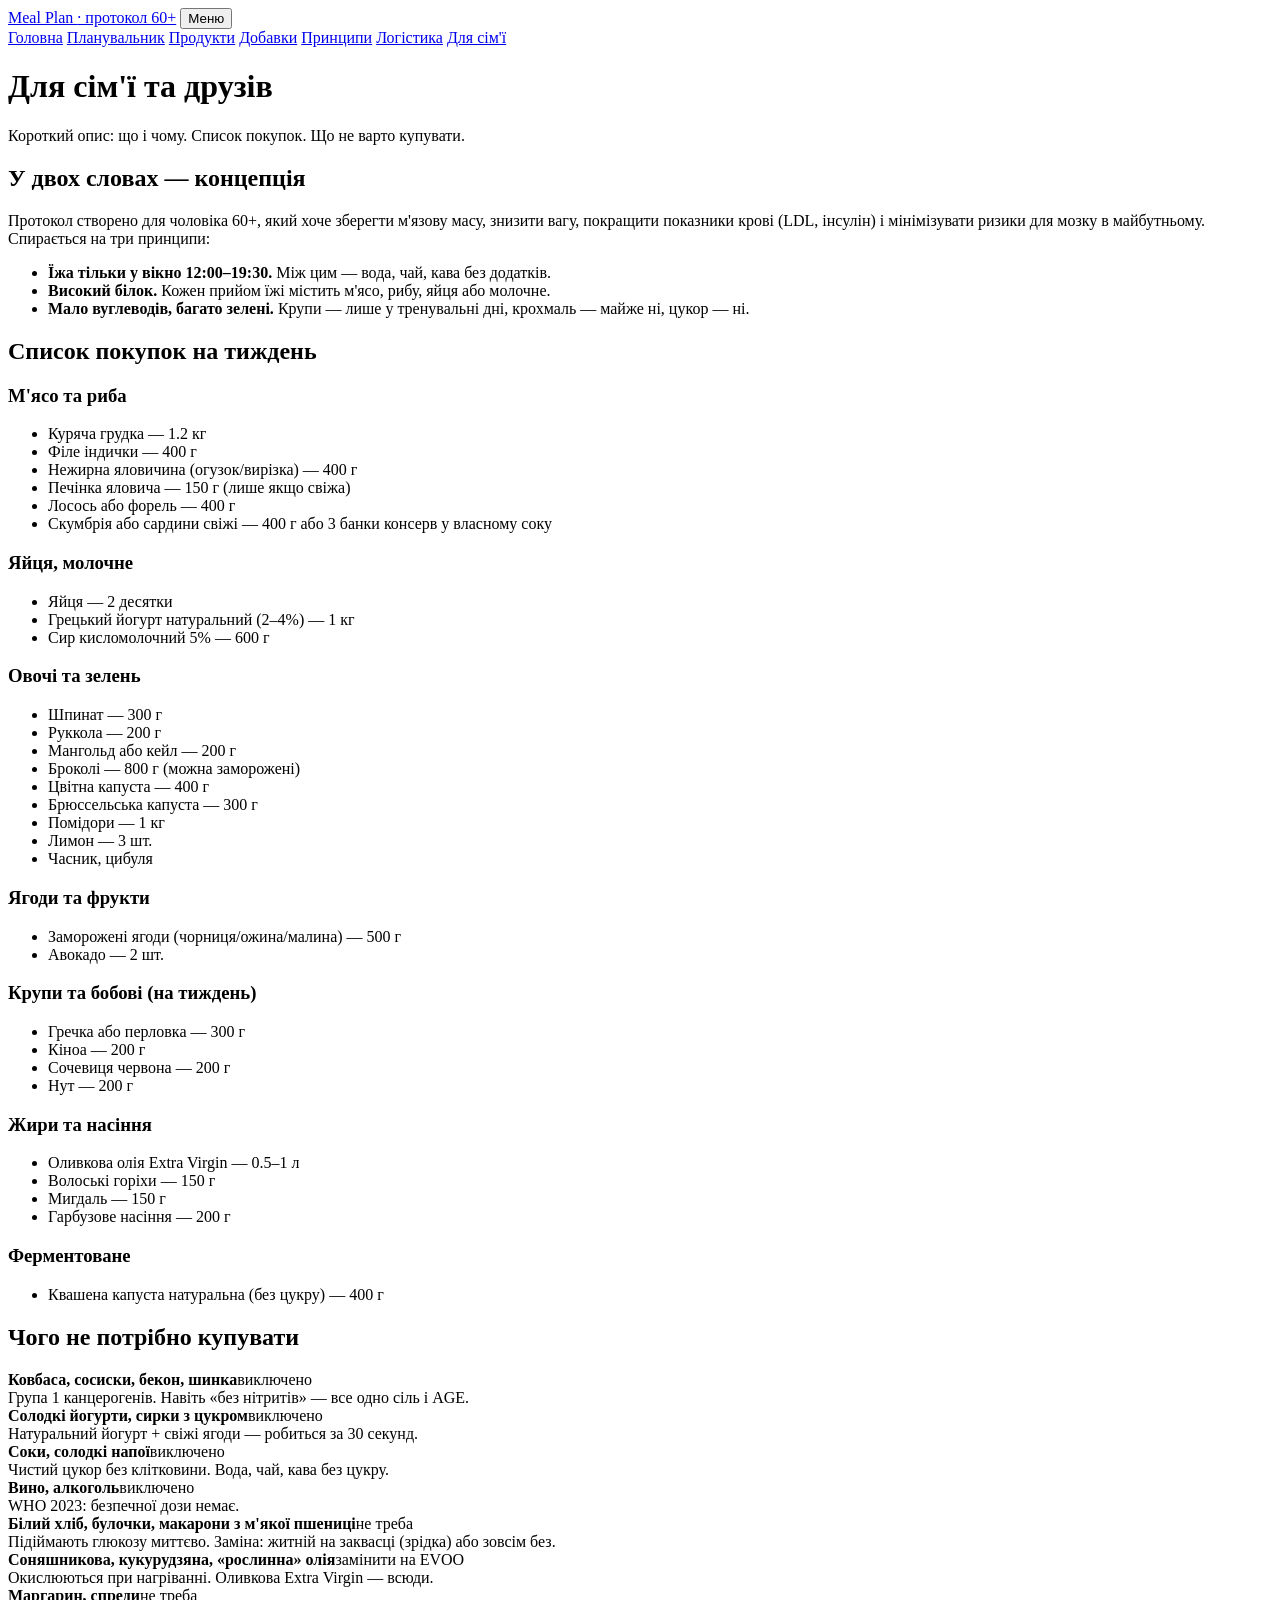
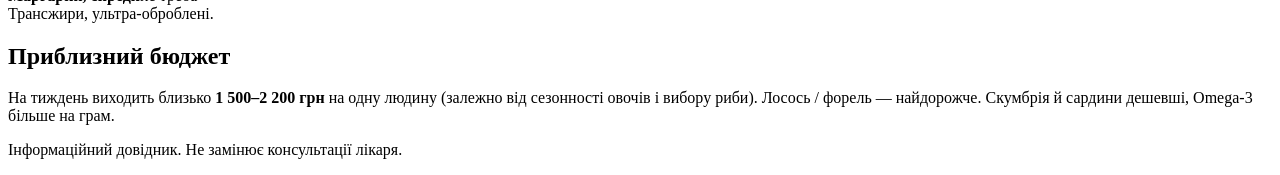
==== family.html @ ad132ace "Add files via upload" ====
<!DOCTYPE html>
<html lang="uk">
<head>
  <meta charset="UTF-8">
  <meta name="viewport" content="width=device-width, initial-scale=1.0">
  <title>Для сім'ї · Meal Plan</title>
  <meta name="description" content="Протокол харчування для чоловіків 60+ з інсулінорезистентністю. Меню на тиждень, продукти, добавки, принципи.">
  <link rel="stylesheet" href="style.css">
</head>
<body>
<header class="topnav">
  <div class="topnav-inner">
    <a href="index.html" class="logo">Meal Plan <span>· протокол 60+</span></a>
    <button class="menu-toggle" aria-label="Меню">Меню</button>
    <nav class="navlinks">
      <a href="index.html">Головна</a>
      <a href="planner.html">Планувальник</a>
      <a href="products.html">Продукти</a>
      <a href="supplements.html">Добавки</a>
      <a href="principles.html">Принципи</a>
      <a href="recipes.html">Логістика</a>
      <a href="family.html" class="active">Для сім'ї</a>
    </nav>
  </div>
</header>

<main class="container">

<h1>Для сім'ї та друзів</h1>
<p class="lead">Короткий опис: що і чому. Список покупок. Що не варто купувати.</p>

<h2>У двох словах — концепція</h2>
<p>Протокол створено для чоловіка 60+, який хоче зберегти м'язову масу, знизити вагу, покращити показники крові (LDL, інсулін) і мінімізувати ризики для мозку в майбутньому. Спирається на три принципи:</p>
<ul>
  <li><strong>Їжа тільки у вікно 12:00–19:30.</strong> Між цим — вода, чай, кава без додатків.</li>
  <li><strong>Високий білок.</strong> Кожен прийом їжі містить м'ясо, рибу, яйця або молочне.</li>
  <li><strong>Мало вуглеводів, багато зелені.</strong> Крупи — лише у тренувальні дні, крохмаль — майже ні, цукор — ні.</li>
</ul>

<h2>Список покупок на тиждень</h2>

<h3>М'ясо та риба</h3>
<ul>
  <li>Куряча грудка — 1.2 кг</li>
  <li>Філе індички — 400 г</li>
  <li>Нежирна яловичина (огузок/вирізка) — 400 г</li>
  <li>Печінка яловича — 150 г (лише якщо свіжа)</li>
  <li>Лосось або форель — 400 г</li>
  <li>Скумбрія або сардини свіжі — 400 г або 3 банки консерв у власному соку</li>
</ul>

<h3>Яйця, молочне</h3>
<ul>
  <li>Яйця — 2 десятки</li>
  <li>Грецький йогурт натуральний (2–4%) — 1 кг</li>
  <li>Сир кисломолочний 5% — 600 г</li>
</ul>

<h3>Овочі та зелень</h3>
<ul>
  <li>Шпинат — 300 г</li>
  <li>Руккола — 200 г</li>
  <li>Мангольд або кейл — 200 г</li>
  <li>Броколі — 800 г (можна заморожені)</li>
  <li>Цвітна капуста — 400 г</li>
  <li>Брюссельська капуста — 300 г</li>
  <li>Помідори — 1 кг</li>
  <li>Лимон — 3 шт.</li>
  <li>Часник, цибуля</li>
</ul>

<h3>Ягоди та фрукти</h3>
<ul>
  <li>Заморожені ягоди (чорниця/ожина/малина) — 500 г</li>
  <li>Авокадо — 2 шт.</li>
</ul>

<h3>Крупи та бобові (на тиждень)</h3>
<ul>
  <li>Гречка або перловка — 300 г</li>
  <li>Кіноа — 200 г</li>
  <li>Сочевиця червона — 200 г</li>
  <li>Нут — 200 г</li>
</ul>

<h3>Жири та насіння</h3>
<ul>
  <li>Оливкова олія Extra Virgin — 0.5–1 л</li>
  <li>Волоські горіхи — 150 г</li>
  <li>Мигдаль — 150 г</li>
  <li>Гарбузове насіння — 200 г</li>
</ul>

<h3>Ферментоване</h3>
<ul>
  <li>Квашена капуста натуральна (без цукру) — 400 г</li>
</ul>

<h2>Чого не потрібно купувати</h2>

<div class="card">
  <div class="card-title"><strong>Ковбаса, сосиски, бекон, шинка</strong><span class="badge badge-bad">виключено</span></div>
  <div class="card-sub">Група 1 канцерогенів. Навіть «без нітритів» — все одно сіль і AGE.</div>
</div>

<div class="card">
  <div class="card-title"><strong>Солодкі йогурти, сирки з цукром</strong><span class="badge badge-bad">виключено</span></div>
  <div class="card-sub">Натуральний йогурт + свіжі ягоди — робиться за 30 секунд.</div>
</div>

<div class="card">
  <div class="card-title"><strong>Соки, солодкі напої</strong><span class="badge badge-bad">виключено</span></div>
  <div class="card-sub">Чистий цукор без клітковини. Вода, чай, кава без цукру.</div>
</div>

<div class="card">
  <div class="card-title"><strong>Вино, алкоголь</strong><span class="badge badge-bad">виключено</span></div>
  <div class="card-sub">WHO 2023: безпечної дози немає.</div>
</div>

<div class="card">
  <div class="card-title"><strong>Білий хліб, булочки, макарони з м'якої пшениці</strong><span class="badge badge-bad">не треба</span></div>
  <div class="card-sub">Підіймають глюкозу миттєво. Заміна: житній на заквасці (зрідка) або зовсім без.</div>
</div>

<div class="card">
  <div class="card-title"><strong>Соняшникова, кукурудзяна, «рослинна» олія</strong><span class="badge badge-bad">замінити на EVOO</span></div>
  <div class="card-sub">Окислюються при нагріванні. Оливкова Extra Virgin — всюди.</div>
</div>

<div class="card">
  <div class="card-title"><strong>Маргарин, спреди</strong><span class="badge badge-bad">не треба</span></div>
  <div class="card-sub">Трансжири, ультра-оброблені.</div>
</div>

<h2>Приблизний бюджет</h2>
<p>На тиждень виходить близько <strong>1 500–2 200 грн</strong> на одну людину (залежно від сезонності овочів і вибору риби). Лосось / форель — найдорожче. Скумбрія й сардини дешевші, Omega-3 більше на грам.</p>

</main>

<footer class="footer container">
  <p>Інформаційний довідник. Не замінює консультації лікаря.</p>
</footer>

<script src="script.js"></script>
</body>
</html>
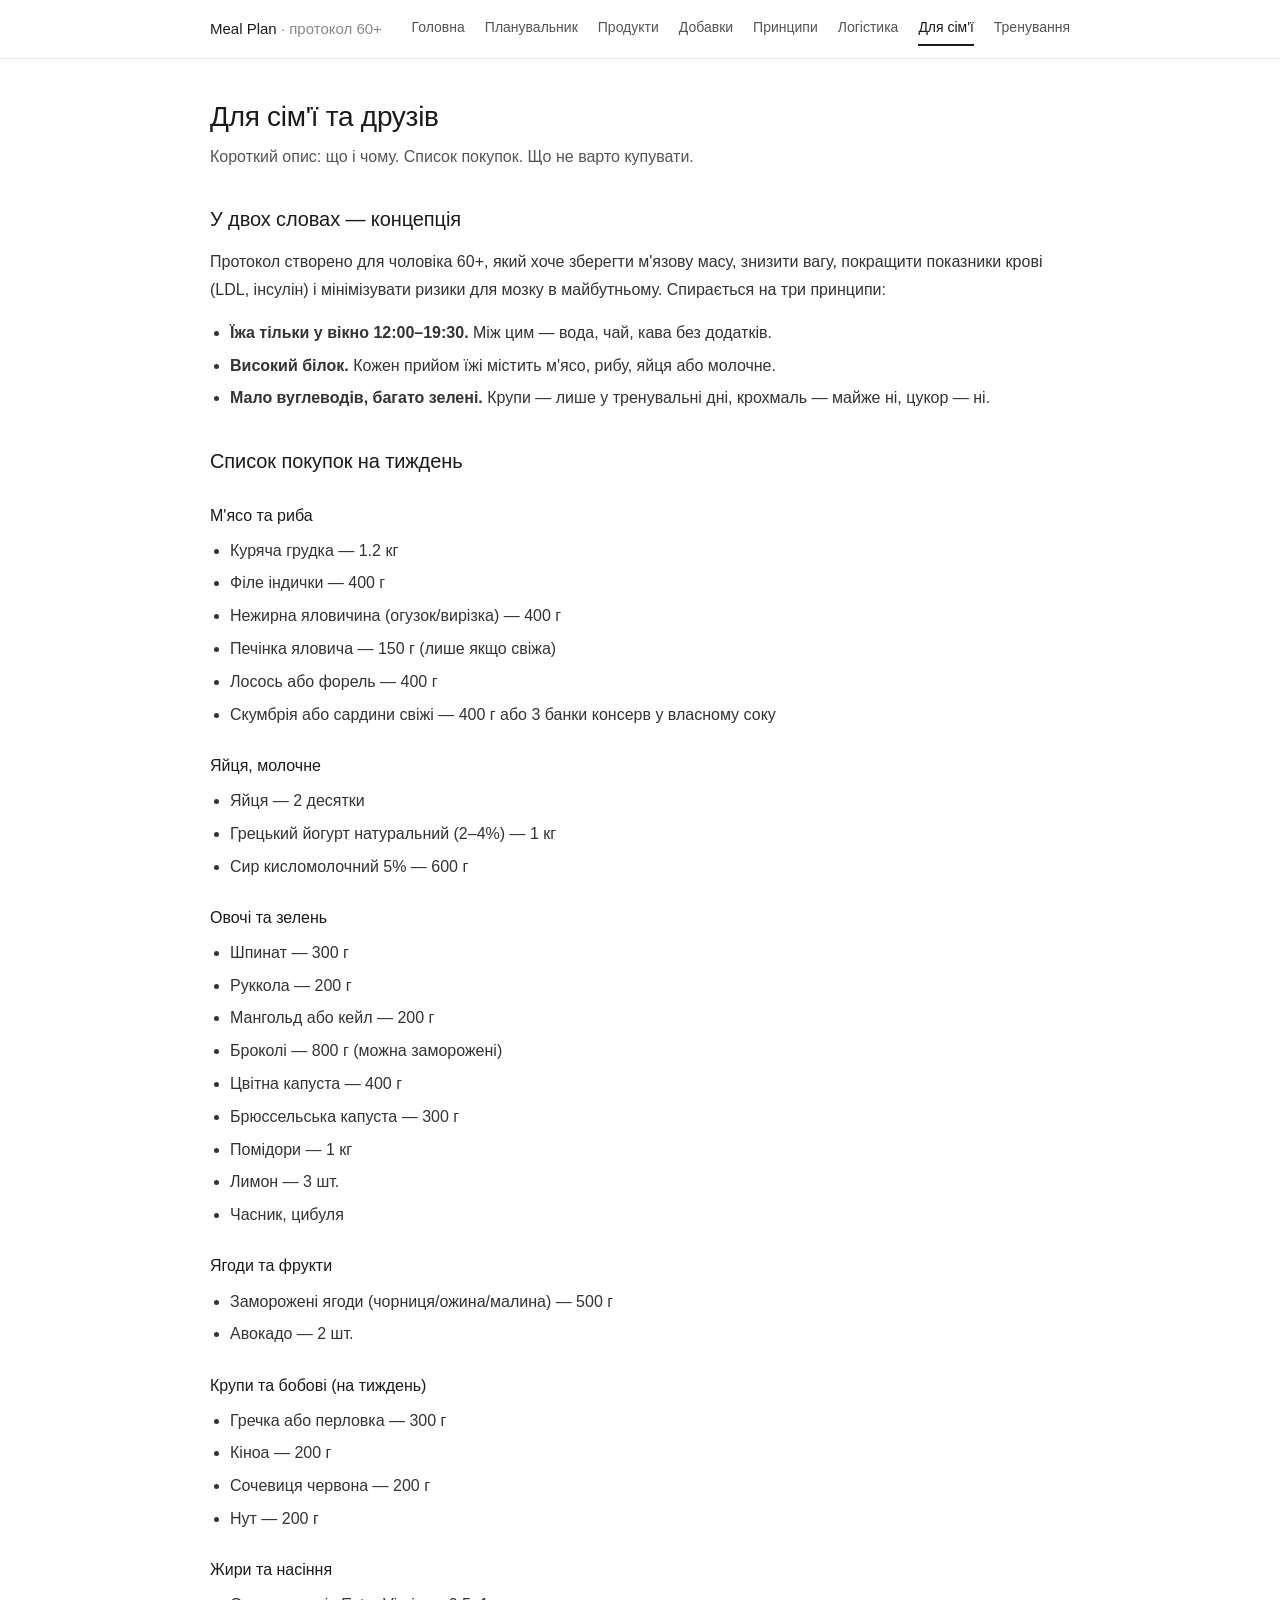
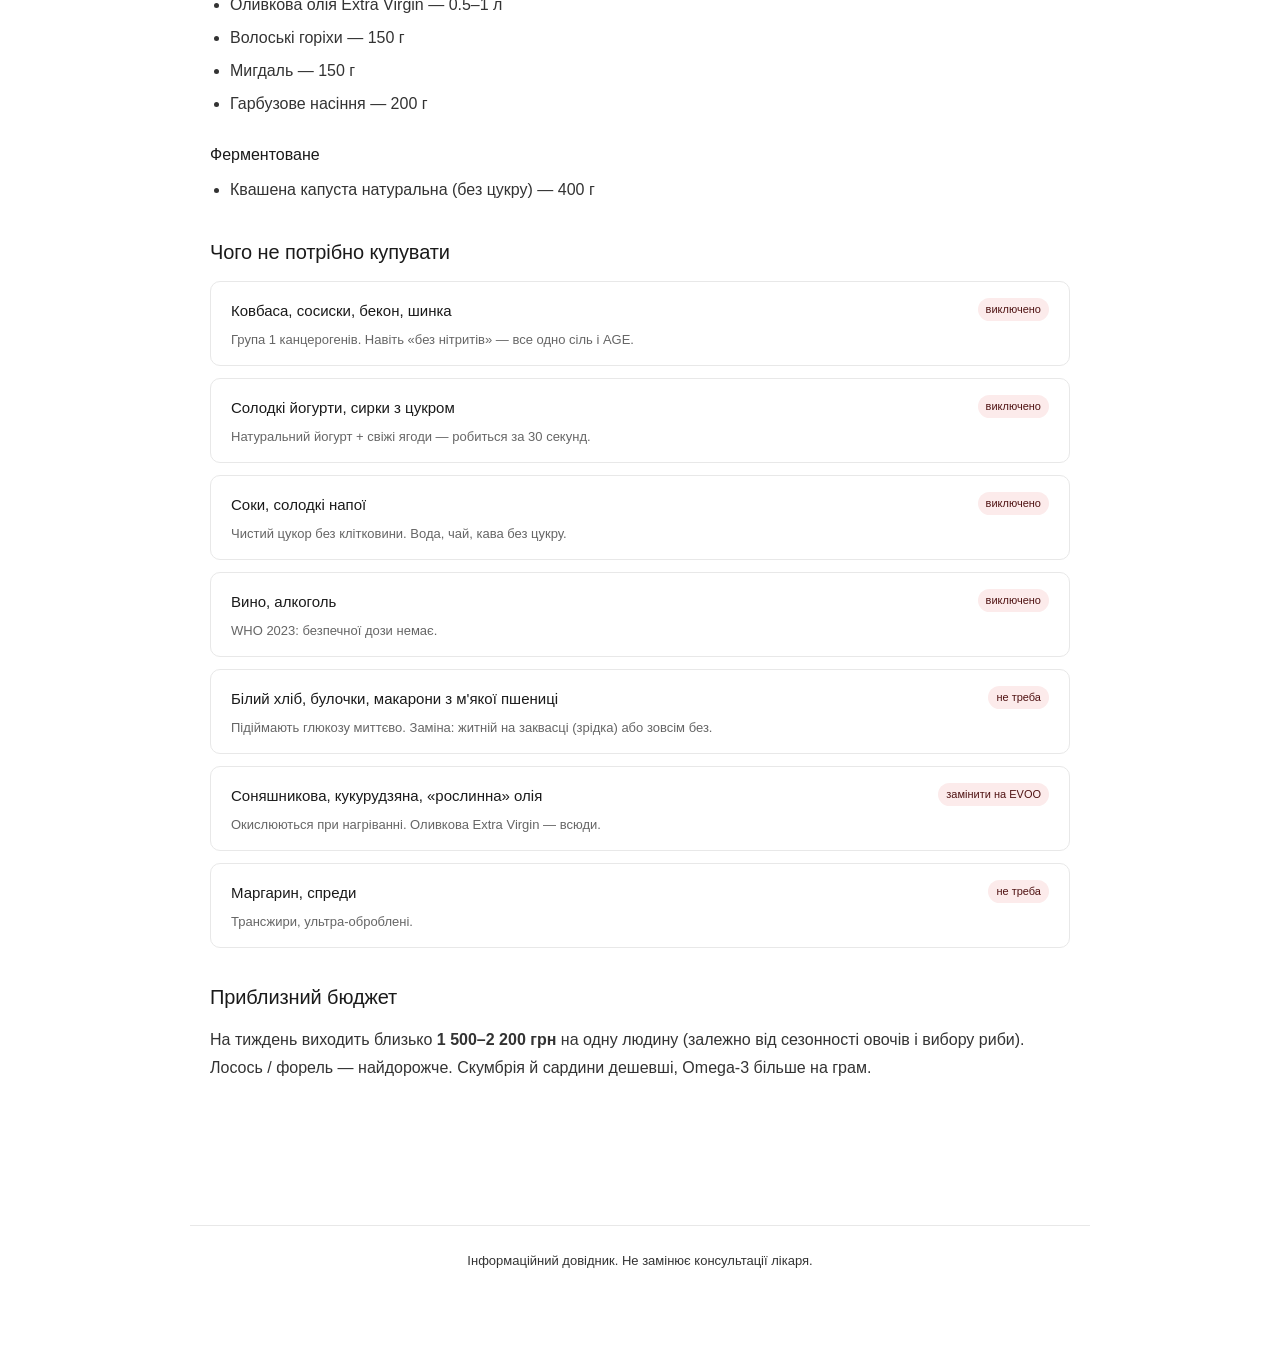
==== commit 45b1593a: "Update family.html" ====
--- a/family.html
+++ b/family.html
@@ -20,6 +20,7 @@
       <a href="principles.html">Принципи</a>
       <a href="recipes.html">Логістика</a>
       <a href="family.html" class="active">Для сім'ї</a>
+      <a href="training.html">Тренування</a>
     </nav>
   </div>
 </header>
@@ -144,4 +145,4 @@
 
 <script src="script.js"></script>
 </body>
-</html>+</html>
--- a/style.css
+++ b/style.css
@@ -0,0 +1,338 @@
+/* === Base === */
+* { box-sizing: border-box; margin: 0; padding: 0; }
+
+html { font-size: 16px; scroll-behavior: smooth; }
+
+body {
+  font-family: -apple-system, BlinkMacSystemFont, "Segoe UI", Roboto, "Helvetica Neue", Arial, sans-serif;
+  color: #1a1a1a;
+  background: #ffffff;
+  line-height: 1.7;
+  -webkit-font-smoothing: antialiased;
+}
+
+/* === Layout === */
+.container {
+  max-width: 900px;
+  margin: 0 auto;
+  padding: 1.5rem 1.25rem 4rem;
+}
+
+/* === Top nav === */
+.topnav {
+  border-bottom: 1px solid #e8e8e8;
+  background: #fff;
+  position: sticky;
+  top: 0;
+  z-index: 10;
+}
+.topnav-inner {
+  max-width: 900px;
+  margin: 0 auto;
+  padding: 0.75rem 1.25rem;
+  display: flex;
+  align-items: center;
+  justify-content: space-between;
+  gap: 1rem;
+}
+.logo {
+  font-weight: 500;
+  font-size: 15px;
+  color: #1a1a1a;
+  text-decoration: none;
+  white-space: nowrap;
+}
+.logo span { color: #888; font-weight: 400; }
+
+.menu-toggle {
+  display: none;
+  background: none;
+  border: 1px solid #d8d8d8;
+  border-radius: 6px;
+  padding: 6px 10px;
+  cursor: pointer;
+  font-size: 14px;
+}
+
+.navlinks {
+  display: flex;
+  gap: 1.25rem;
+  flex-wrap: wrap;
+}
+.navlinks a {
+  color: #555;
+  text-decoration: none;
+  font-size: 14px;
+  padding: 4px 0;
+  border-bottom: 2px solid transparent;
+  transition: color 0.15s, border-color 0.15s;
+}
+.navlinks a:hover { color: #1a1a1a; }
+.navlinks a.active { color: #1a1a1a; border-bottom-color: #1a1a1a; }
+
+@media (max-width: 680px) {
+  .menu-toggle { display: block; }
+  .navlinks {
+    display: none;
+    position: absolute;
+    top: 100%;
+    left: 0;
+    right: 0;
+    background: #fff;
+    flex-direction: column;
+    gap: 0;
+    border-bottom: 1px solid #e8e8e8;
+    padding: 0.5rem 1.25rem 1rem;
+  }
+  .navlinks.open { display: flex; }
+  .navlinks a { padding: 10px 0; border-bottom: 1px solid #f0f0f0; }
+  .navlinks a:last-child { border-bottom: none; }
+}
+
+/* === Typography === */
+h1 {
+  font-size: 28px;
+  font-weight: 500;
+  line-height: 1.3;
+  margin: 1rem 0 0.5rem;
+  letter-spacing: -0.01em;
+}
+h2 {
+  font-size: 20px;
+  font-weight: 500;
+  margin: 2rem 0 0.75rem;
+  letter-spacing: -0.005em;
+}
+h3 {
+  font-size: 16px;
+  font-weight: 500;
+  margin: 1.5rem 0 0.5rem;
+}
+
+p { margin: 0 0 1rem; color: #333; }
+
+.lead {
+  font-size: 16px;
+  color: #555;
+  margin-bottom: 2rem;
+}
+
+ul, ol { margin: 0 0 1.25rem 1.25rem; }
+li { margin-bottom: 0.35rem; color: #333; }
+
+a { color: #0a5bc9; text-decoration: none; }
+a:hover { text-decoration: underline; }
+
+hr {
+  border: none;
+  border-top: 1px solid #e8e8e8;
+  margin: 2rem 0;
+}
+
+small, .muted { color: #888; font-size: 13px; }
+
+/* === Cards === */
+.card {
+  background: #fff;
+  border: 1px solid #e8e8e8;
+  border-radius: 10px;
+  padding: 1rem 1.25rem;
+  margin-bottom: 0.75rem;
+}
+
+.card-title {
+  display: flex;
+  justify-content: space-between;
+  align-items: flex-start;
+  gap: 12px;
+  margin-bottom: 6px;
+}
+.card-title strong { font-weight: 500; font-size: 15px; }
+.card-sub { font-size: 13px; color: #666; line-height: 1.5; }
+
+.card-grid {
+  display: grid;
+  grid-template-columns: repeat(auto-fit, minmax(240px, 1fr));
+  gap: 10px;
+}
+
+/* === Badges === */
+.badge {
+  font-size: 11px;
+  padding: 2px 8px;
+  border-radius: 12px;
+  white-space: nowrap;
+  display: inline-block;
+  font-weight: 500;
+}
+.badge-good { background: #EAF3DE; color: #173404; }
+.badge-ok   { background: #FAEEDA; color: #412402; }
+.badge-bad  { background: #FCEBEB; color: #501313; }
+.badge-info { background: #E6F1FB; color: #042C53; }
+
+/* === Summary box === */
+.summary {
+  background: #f6f6f4;
+  border-radius: 12px;
+  padding: 1rem 1.25rem;
+  margin-bottom: 2rem;
+}
+.summary p { margin: 0; }
+.summary .label { font-size: 13px; color: #777; margin-bottom: 4px; }
+.summary .value { font-size: 16px; font-weight: 500; color: #1a1a1a; }
+
+/* === Metrics === */
+.metrics {
+  display: grid;
+  grid-template-columns: repeat(auto-fit, minmax(140px, 1fr));
+  gap: 10px;
+  margin-bottom: 2rem;
+}
+.metric {
+  background: #f6f6f4;
+  border-radius: 8px;
+  padding: 12px;
+}
+.metric .label { font-size: 12px; color: #777; margin-bottom: 2px; }
+.metric .value { font-size: 17px; font-weight: 500; }
+
+/* === Tables === */
+table {
+  width: 100%;
+  border-collapse: collapse;
+  font-size: 14px;
+  margin: 1rem 0 1.5rem;
+}
+th, td {
+  text-align: left;
+  padding: 10px 8px;
+  border-bottom: 1px solid #ececec;
+  vertical-align: top;
+}
+th { font-weight: 500; color: #444; font-size: 13px; }
+
+/* === Tabs / Buttons === */
+.tabs {
+  display: flex;
+  gap: 4px;
+  border-bottom: 1px solid #e8e8e8;
+  margin-bottom: 1.5rem;
+  overflow-x: auto;
+  padding-bottom: 0;
+}
+.tab-btn {
+  padding: 10px 14px;
+  border: none;
+  background: transparent;
+  cursor: pointer;
+  font-size: 14px;
+  font-weight: 400;
+  color: #666;
+  border-bottom: 2px solid transparent;
+  white-space: nowrap;
+  font-family: inherit;
+}
+.tab-btn.active {
+  color: #1a1a1a;
+  font-weight: 500;
+  border-bottom-color: #1a1a1a;
+}
+.tab-btn:hover { color: #1a1a1a; }
+
+.day-btns {
+  display: flex;
+  gap: 6px;
+  flex-wrap: wrap;
+  margin-bottom: 1rem;
+}
+.day-btn {
+  padding: 8px 14px;
+  border: 1px solid #e0e0e0;
+  background: #fff;
+  border-radius: 8px;
+  cursor: pointer;
+  font-size: 13px;
+  font-family: inherit;
+  color: #1a1a1a;
+  transition: all 0.15s;
+}
+.day-btn.active {
+  background: #1a1a1a;
+  color: #fff;
+  border-color: #1a1a1a;
+  font-weight: 500;
+}
+.day-btn:hover:not(.active) {
+  background: #f5f5f5;
+}
+.day-btn.training {
+  border-color: #c8a050;
+}
+.day-btn.training.active {
+  background: #8a5c10;
+  border-color: #8a5c10;
+}
+
+/* === Meal blocks === */
+.meal {
+  background: #fff;
+  border: 1px solid #e8e8e8;
+  border-radius: 10px;
+  padding: 14px 16px;
+  margin-bottom: 10px;
+}
+.meal-head {
+  display: flex;
+  justify-content: space-between;
+  align-items: center;
+  margin-bottom: 8px;
+  flex-wrap: wrap;
+  gap: 8px;
+}
+.meal-time {
+  font-weight: 500;
+  font-size: 14px;
+  color: #1a1a1a;
+}
+.meal-protein {
+  font-size: 12px;
+  color: #777;
+}
+.meal ul { margin: 0 0 0 1.25rem; }
+.meal li { font-size: 14px; color: #333; line-height: 1.6; }
+
+/* === Highlight chips === */
+.chips {
+  display: flex;
+  flex-wrap: wrap;
+  gap: 6px;
+  margin-top: 10px;
+}
+.chip {
+  font-size: 11px;
+  padding: 3px 10px;
+  border-radius: 12px;
+  background: #EAF3DE;
+  color: #173404;
+}
+
+/* === Footer === */
+.footer {
+  margin-top: 4rem;
+  padding-top: 1.5rem;
+  border-top: 1px solid #e8e8e8;
+  color: #888;
+  font-size: 13px;
+  text-align: center;
+}
+
+/* === Page subnav (for products page) === */
+.subnav {
+  position: sticky;
+  top: 55px;
+  background: #fff;
+  border-bottom: 1px solid #e8e8e8;
+  margin: 0 -1.25rem 1.5rem;
+  padding: 0 1.25rem;
+  z-index: 5;
+}
